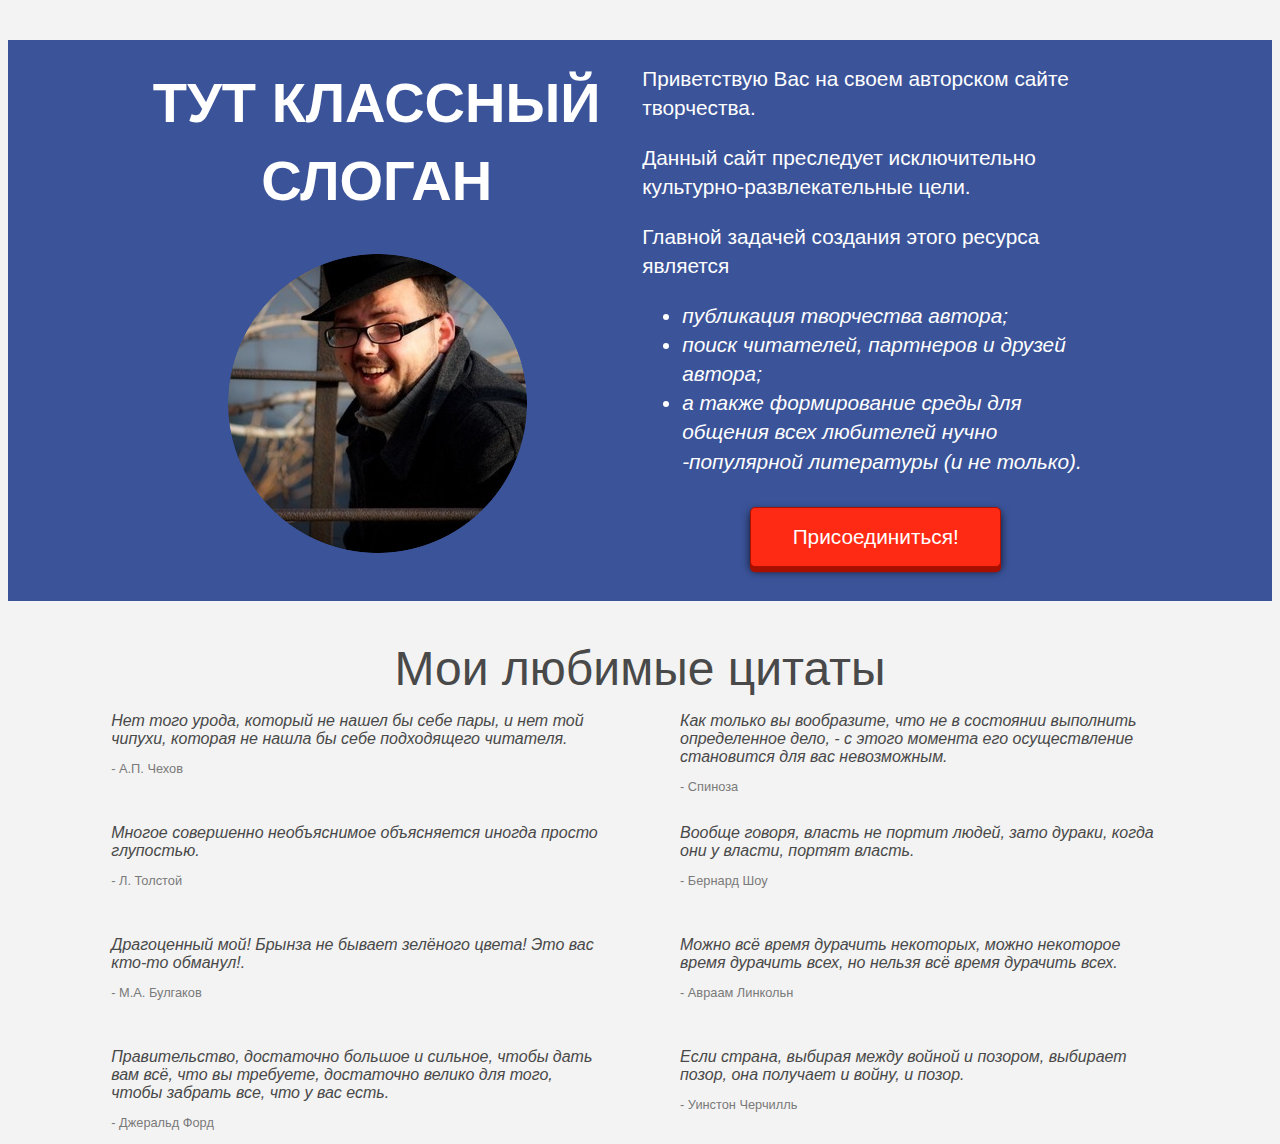
==== index2.html @ 8b77bbb7 "starting" ====
<!DOCTYPE html>
<html lang="en">
<head>
    <meta charset="UTF-8">
    <title>Авторский сайт</title>
    <link href="header.css" rel="stylesheet">
    <link href="registerWindow.css" rel="stylesheet">
    <link href="content.css" rel="stylesheet">
</head>
<body>
<header>
    <div class="header clearfix">
        <div class="headerContainer">
            <div class="headerLeft">
                <div class="slogan">
                    <span>тут классный слоган</span>
                </div>
                <div class="mainPhoto">
                    <img src="images/main_photo_circle.png">
                </div>
            </div>
            <div class="headerRight">
                <span>Приветствую Вас на своем авторском сайте  творчества.</span>
                <p>
                    <span>Данный сайт преследует исключительно культурно-развлекательные цели.</span>
                </p>
                <p>
                    <span>Главной задачей создания этого ресурса является</span>
                <ul>
                    <li>публикация творчества автора;</li>
                    <li>поиск читателей, партнеров и друзей автора;</li>
                    <li>а также формирование среды для общения всех любителей нучно -популярной литературы (и не
                        только).
                    </li>
                </ul>
                </p>
                <div class="buttonRegister">
                    <a href="#win1">Присоединиться!</a>
                </div>
                <a href="#x" class="overlay" id="win1"></a>
                <div class="popup">
                    Здесь вы можете разместить любое содержание, текст с картинками или видео!
                    <a class="close" title="Закрыть" href="#close"></a>
                </div>
            </div>
        </div>
    </div>
    <div class="content">
        <div class="contentCaption">
            <span>Мои любимые цитаты</span>
        </div>
        <div class="contentRow">
            <blockquote>Нет того урода, который не нашел бы себе пары, и нет той чипухи, которая не нашла бы себе подходящего читателя.<cite>А.П. Чехов</cite></blockquote>
            <blockquote>Многое совершенно необъяснимое объясняется иногда просто глупостью.<cite>Л. Толстой</cite></blockquote>
            <blockquote>Драгоценный мой! Брынза не бывает зелёного цвета! Это вас кто-то обманул!.<cite>М.А. Булгаков</cite></blockquote>
            <blockquote>Правительство, достаточно большое и сильное, чтобы дать вам всё, что вы требуете, достаточно велико для того, чтобы забрать все, что у вас есть.<cite>Джеральд Форд</cite></blockquote>
        </div>
        <div class="contentRow">
            <blockquote>Как только вы вообразите, что не в состоянии выполнить определенное дело, - с этого момента его осуществление становится для вас невозможным.<cite>Спиноза</cite></blockquote>
            <blockquote>Вообще говоря, власть не портит людей, зато дураки, когда они у власти, портят власть.<cite>Бернард Шоу</cite></blockquote>
            <blockquote>Можно всё время дурачить некоторых, можно некоторое время дурачить всех, но нельзя всё время дурачить всех.<cite>Авраам Линкольн</cite></blockquote>
            <blockquote>Если страна, выбирая между войной и позором, выбирает позор, она получает и войну, и позор.<cite>Уинстон Черчилль</cite></blockquote>
        </div>
    </div>
</header>
</body>
</html>
---- header.css ----
body{
    background-color: #F3F3F3;
    font-family: "Lato",sans-serif;
}

.header{
    box-sizing: border-box;
    margin: 40px auto;
    padding: 1.5em 5em;
    background: #3B5399;
    min-height: 550px;
    min-width: 400px;
    color: #fff;
    line-height: 1.4;
}

.headerContainer{
    margin: 0 auto;
    width: 90%;
}

.headerLeft,
.headerRight{
    width: 47%;
}
.headerLeft,
.headerRight{
    min-width: 18em;
}

.headerLeft{
    text-align: center;
    float: left;
    margin-right: 2em;
}

.header .slogan{
    text-transform: uppercase;
    font-weight: bold;
    font-size: 3.5em;
}

.header .mainPhoto{
    margin-top: 2em;
}

.headerRight{
    float: left;
    font-size: 1.3em;
    padding-right: 1em;
}

.headerRight li{
    font-style: italic;
    font-size: 1em;
}

.buttonRegister{
    text-align: center;
}
.buttonRegister a{
    display: inline-block;
    border: 1px solid #ac1100;
    border-radius: 5px;
    box-shadow: 0 0.25em 0 0 #a71000, 0 4px 9px rgba(0, 0, 0, 0.75);
    background: #ff2a13;
    max-width: 350px;
    padding: 0.7em 2em;
    margin: 0.5em auto;
    text-decoration: none;
    transition: all 0.15s linear 0s;
    color:#fff;
}

.buttonRegister a:hover{
    background-color: #df1600;
    border-color: #600900;
}
.buttonRegister a:visited,
.buttonRegister a:active{
    text-decoration: none;
    color: #fff;
}
.buttonRegister a:focus{
    outline: none;
}

.clearfix::after {
    content: "";
    display: table;
    clear: both;
}
---- registerWindow.css ----
/* Базовые стили слоя затемнения и модального окна  */
.overlay {
    top: 0;
    right: 0;
    bottom: 0;
    left: 0;
    z-index: 10;
    display: none;
    /* фон затемнения */
    background-color: rgba(0, 0, 0, 0.65);
    position: fixed;
    cursor: default;
}
/* активируем слой затемнения */
.overlay:target {
    display: block;
}
/* стили модального окна */
.popup {
    top: -100%;
    right: 0;
    left: 50%;
    font-size: 14px;
    z-index: 20;
    margin: 0;
    width: 85%;
    min-width: 320px;
    max-width: 600px;
    /* фиксированное позиционирование, окно стабильно при прокрутке */
    position: fixed;
    padding: 15px;
    border: 1px solid #383838;
    background: #fefefe;
    /* скругление углов */
    border-radius: 4px;
    font: 14px/18px 'Tahoma', Arial, sans-serif;
    /* внешняя тень */
    box-shadow: 0 15px 20px rgba(0,0,0,.22),0 19px 60px rgba(0,0,0,.3);
    transform: translate(-50%, -500%);
    transition: transform 0.6s ease-out;
}
/* активируем модальный блок */
.overlay:target+.popup {
    transform: translate(-50%, 0);
    top: 20%;
}
/* формируем кнопку закрытия */
.close {
    top: -10px;
    right: -10px;
    width: 20px;
    height: 20px;
    position: absolute;
    padding: 0;
    border: 2px solid #ccc;
    border-radius: 15px;
    background-color: rgba(61, 61, 61, 0.8);
    box-shadow: 0px 0px 10px #000;
    text-align: center;
    text-decoration: none;
    font: 13px/20px 'Tahoma', Arial, sans-serif;
    font-weight: bold;
    transition: all ease .8s;
}
.close:before {
    color: rgba(255, 255, 255, 0.9);
    content: "X";
    text-shadow: 0 -1px rgba(0, 0, 0, 0.9);
    font-size: 12px;
}
.close:hover {
    background-color: #a71000;
}
/* изображения внутри окна */
.popup img {
    width: 100%;
    height: auto;
}
/* миниатюры слева/справа */
/*.pic-left,*/
/*.pic-right {*/
    /*width: 25%;*/
    /*height: auto;*/
/*}*/
/*.pic-left {*/
    /*float: left;*/
    /*margin: 5px 15px 5px 0;*/
/*}*/
/*.pic-right {*/
    /*float: right;*/
    /*margin: 5px 0 5px 15px;*/
/*}*/
/*!* элементы м-медиа, фреймы *!*/
/*.popup embed,*/
/*.popup iframe {*/
    /*top: 0;*/
    /*right: 0;*/
    /*bottom: 0;*/
    /*left: 0;*/
    /*display:block;*/
    /*margin: auto;*/
    /*min-width: 320px;*/
    /*max-width: 600px;*/
    /*width: 100%;*/
/*}*/
.popup h2 {
    margin: 0;
    color: #008000;
    padding: 5px 0px 10px;
    text-align: left;
    text-shadow: 1px 1px 3px #adadad;
    font-weight: 500;
    font-size: 1.4em;
    font-family: 'Tahoma', Arial, sans-serif;
    line-height: 1.3;
}

.popup p {margin: 0; padding: 5px 0}
---- content.css ----
.content{
    display: block;
    width: 90%;
    color: #494949;
    margin: 0 auto;
}

.content .contentCaption{
    text-align: center;
    font-size: 3em;
    clear: both;
}

.content .contentRow{
    display: block;
    width: 50%;
    font-size: 1em;
    font-style: italic;
    float: left;
    min-width: 26em;
}

.content .contentRow blockquote{
    display: inline-block;
    height: 5em;
    box-sizing: border-box;
}

.content .contentRow blockquote cite{
    display: block;
    font-size: 0.8em;
    font-style: normal;
    margin-top: 1em;
    color: #7a7a7a;
}
.content .contentRow blockquote cite:before{
    content: '- ';
}
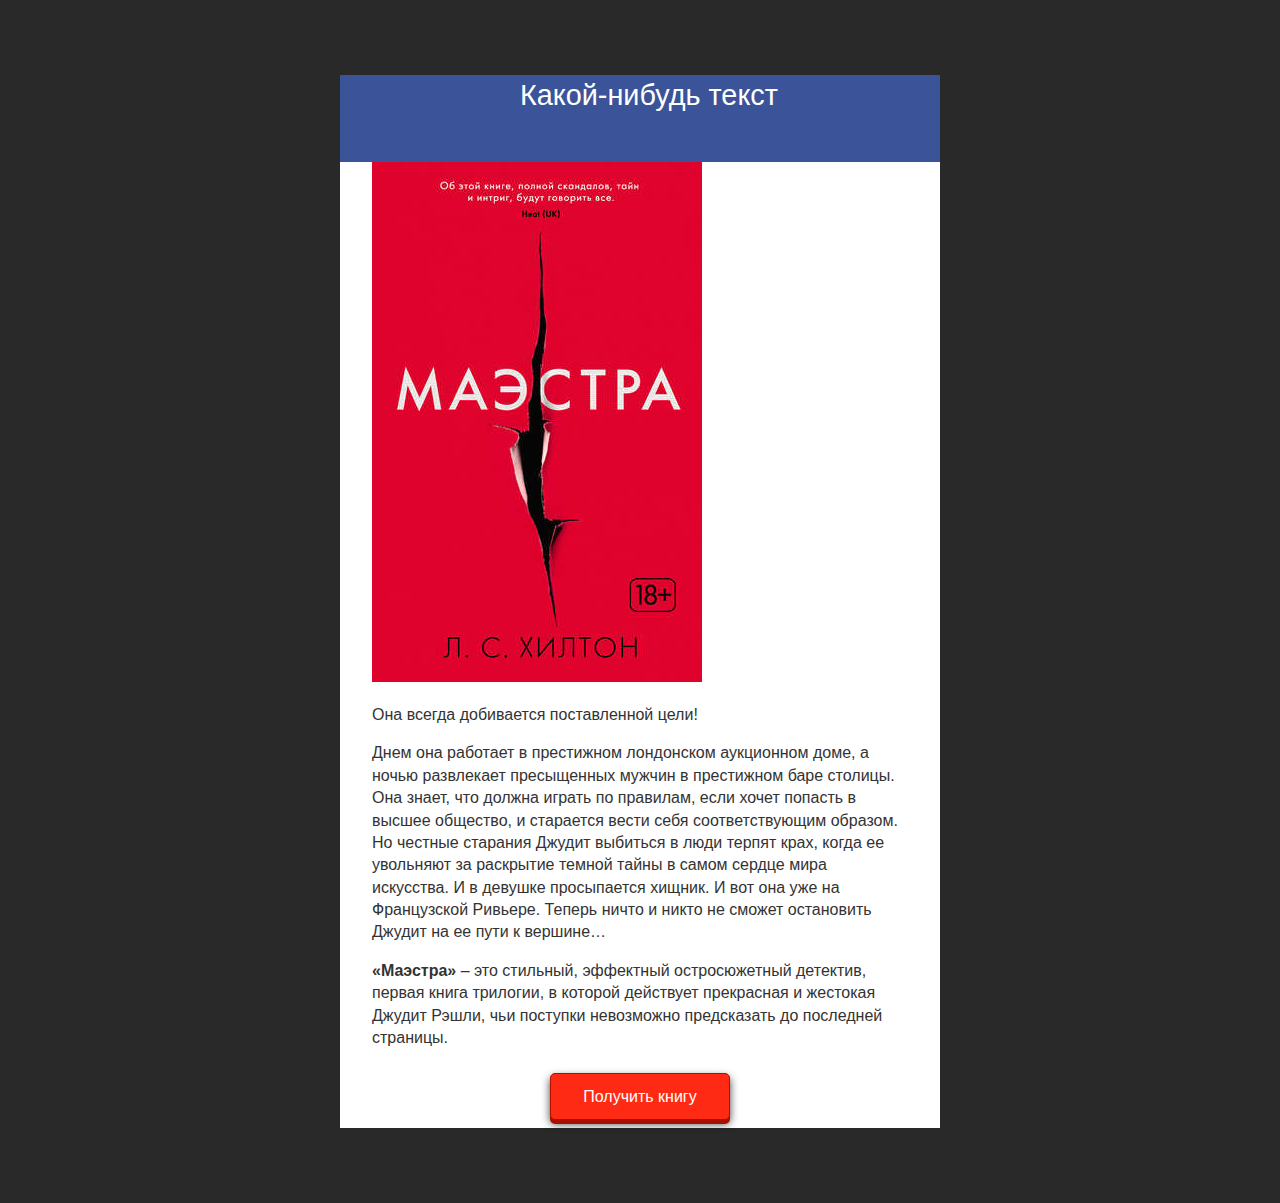
==== commit a9f59bc4: "2 page site add form submit add second page" ====
--- a/index2.html
+++ b/index2.html
@@ -3,65 +3,30 @@
 <head>
     <meta charset="UTF-8">
     <title>Авторский сайт</title>
-    <link href="header.css" rel="stylesheet">
-    <link href="registerWindow.css" rel="stylesheet">
-    <link href="content.css" rel="stylesheet">
+    <link href="download.css" rel="stylesheet">
 </head>
 <body>
-<header>
+<div class="downloadWrapper clearfix">
     <div class="header clearfix">
-        <div class="headerContainer">
-            <div class="headerLeft">
-                <div class="slogan">
-                    <span>тут классный слоган</span>
-                </div>
-                <div class="mainPhoto">
-                    <img src="images/main_photo_circle.png">
-                </div>
-            </div>
-            <div class="headerRight">
-                <span>Приветствую Вас на своем авторском сайте  творчества.</span>
-                <p>
-                    <span>Данный сайт преследует исключительно культурно-развлекательные цели.</span>
-                </p>
-                <p>
-                    <span>Главной задачей создания этого ресурса является</span>
-                <ul>
-                    <li>публикация творчества автора;</li>
-                    <li>поиск читателей, партнеров и друзей автора;</li>
-                    <li>а также формирование среды для общения всех любителей нучно -популярной литературы (и не
-                        только).
-                    </li>
-                </ul>
-                </p>
-                <div class="buttonRegister">
-                    <a href="#win1">Присоединиться!</a>
-                </div>
-                <a href="#x" class="overlay" id="win1"></a>
-                <div class="popup">
-                    Здесь вы можете разместить любое содержание, текст с картинками или видео!
-                    <a class="close" title="Закрыть" href="#close"></a>
-                </div>
-            </div>
+        <span>Какой-нибудь текст</span>
+    </div>
+    <div class="content">
+        <div class="bookImage">
+            <img src="images/maestra.jpg">
+        </div>
+        <div class="bookDescription">
+            <p><span>Она всегда добивается поставленной цели!</span></p>
+            <p><span>Днем она работает в престижном лондонском аукционном доме, а ночью развлекает пресыщенных мужчин в престижном баре столицы.
+                    Она знает, что должна играть по правилам, если хочет попасть в высшее общество, и старается вести себя соответствующим образом.
+                    Но честные старания Джудит выбиться в люди терпят крах, когда ее увольняют за раскрытие темной тайны в самом сердце мира искусства.
+                    И в девушке просыпается хищник. И вот она уже на Французской Ривьере. Теперь ничто и никто не сможет остановить Джудит на ее пути к вершине…</span></p>
+            <p><span><strong>«Маэстра»</strong> – это стильный, эффектный остросюжетный детектив, первая книга трилогии, в которой действует прекрасная и жестокая Джудит Рэшли,
+                    чьи поступки невозможно предсказать до последней страницы.</span></p>
+        </div>
+        <div class="bookRecive">
+            <a href="#">Получить книгу</a>
         </div>
     </div>
-    <div class="content">
-        <div class="contentCaption">
-            <span>Мои любимые цитаты</span>
-        </div>
-        <div class="contentRow">
-            <blockquote>Нет того урода, который не нашел бы себе пары, и нет той чипухи, которая не нашла бы себе подходящего читателя.<cite>А.П. Чехов</cite></blockquote>
-            <blockquote>Многое совершенно необъяснимое объясняется иногда просто глупостью.<cite>Л. Толстой</cite></blockquote>
-            <blockquote>Драгоценный мой! Брынза не бывает зелёного цвета! Это вас кто-то обманул!.<cite>М.А. Булгаков</cite></blockquote>
-            <blockquote>Правительство, достаточно большое и сильное, чтобы дать вам всё, что вы требуете, достаточно велико для того, чтобы забрать все, что у вас есть.<cite>Джеральд Форд</cite></blockquote>
-        </div>
-        <div class="contentRow">
-            <blockquote>Как только вы вообразите, что не в состоянии выполнить определенное дело, - с этого момента его осуществление становится для вас невозможным.<cite>Спиноза</cite></blockquote>
-            <blockquote>Вообще говоря, власть не портит людей, зато дураки, когда они у власти, портят власть.<cite>Бернард Шоу</cite></blockquote>
-            <blockquote>Можно всё время дурачить некоторых, можно некоторое время дурачить всех, но нельзя всё время дурачить всех.<cite>Авраам Линкольн</cite></blockquote>
-            <blockquote>Если страна, выбирая между войной и позором, выбирает позор, она получает и войну, и позор.<cite>Уинстон Черчилль</cite></blockquote>
-        </div>
-    </div>
-</header>
+</div>
 </body>
 </html>--- a/download.css
+++ b/download.css
@@ -0,0 +1,77 @@
+body{
+    background: #292929;
+    font-family: "Lato",sans-serif;
+}
+
+.downloadWrapper{
+    margin: 4.7em auto;
+    background: #fff;
+    min-height: 550px;
+    line-height: 1.4;
+    width: 600px;
+}
+
+.downloadWrapper .header{
+    box-sizing: border-box;
+    position: relative;
+    background: #3B5399;
+    height: 3em;
+    color: #fff;
+    font-size: 1.8em;
+}
+.downloadWrapper .header span{
+    position: absolute;
+    left: 180px;
+}
+
+.downloadWrapper .content{
+    padding: 0 2em;
+    color: #333;
+}
+
+.bookDescription{
+}
+
+
+
+
+
+
+
+
+
+.bookRecive{
+    text-align: center;
+}
+.bookRecive a{
+    display: inline-block;
+    border: 1px solid #ac1100;
+    border-radius: 5px;
+    box-shadow: 0 0.25em 0 0 #a71000, 0 4px 9px rgba(0, 0, 0, 0.75);
+    background: #ff2a13;
+    max-width: 350px;
+    padding: 0.7em 2em;
+    margin: 0.5em auto;
+    text-decoration: none;
+    transition: all 0.15s linear 0s;
+    color:#fff;
+}
+
+.bookRecive a:hover{
+    background-color: #df1600;
+    border-color: #600900;
+}
+.bookRecive a:visited,
+.bookRecive a:active{
+    text-decoration: none;
+    color: #fff;
+}
+.bookRecive a:focus{
+    outline: none;
+}
+
+.clearfix::after {
+    content: "";
+    display: table;
+    clear: both;
+}